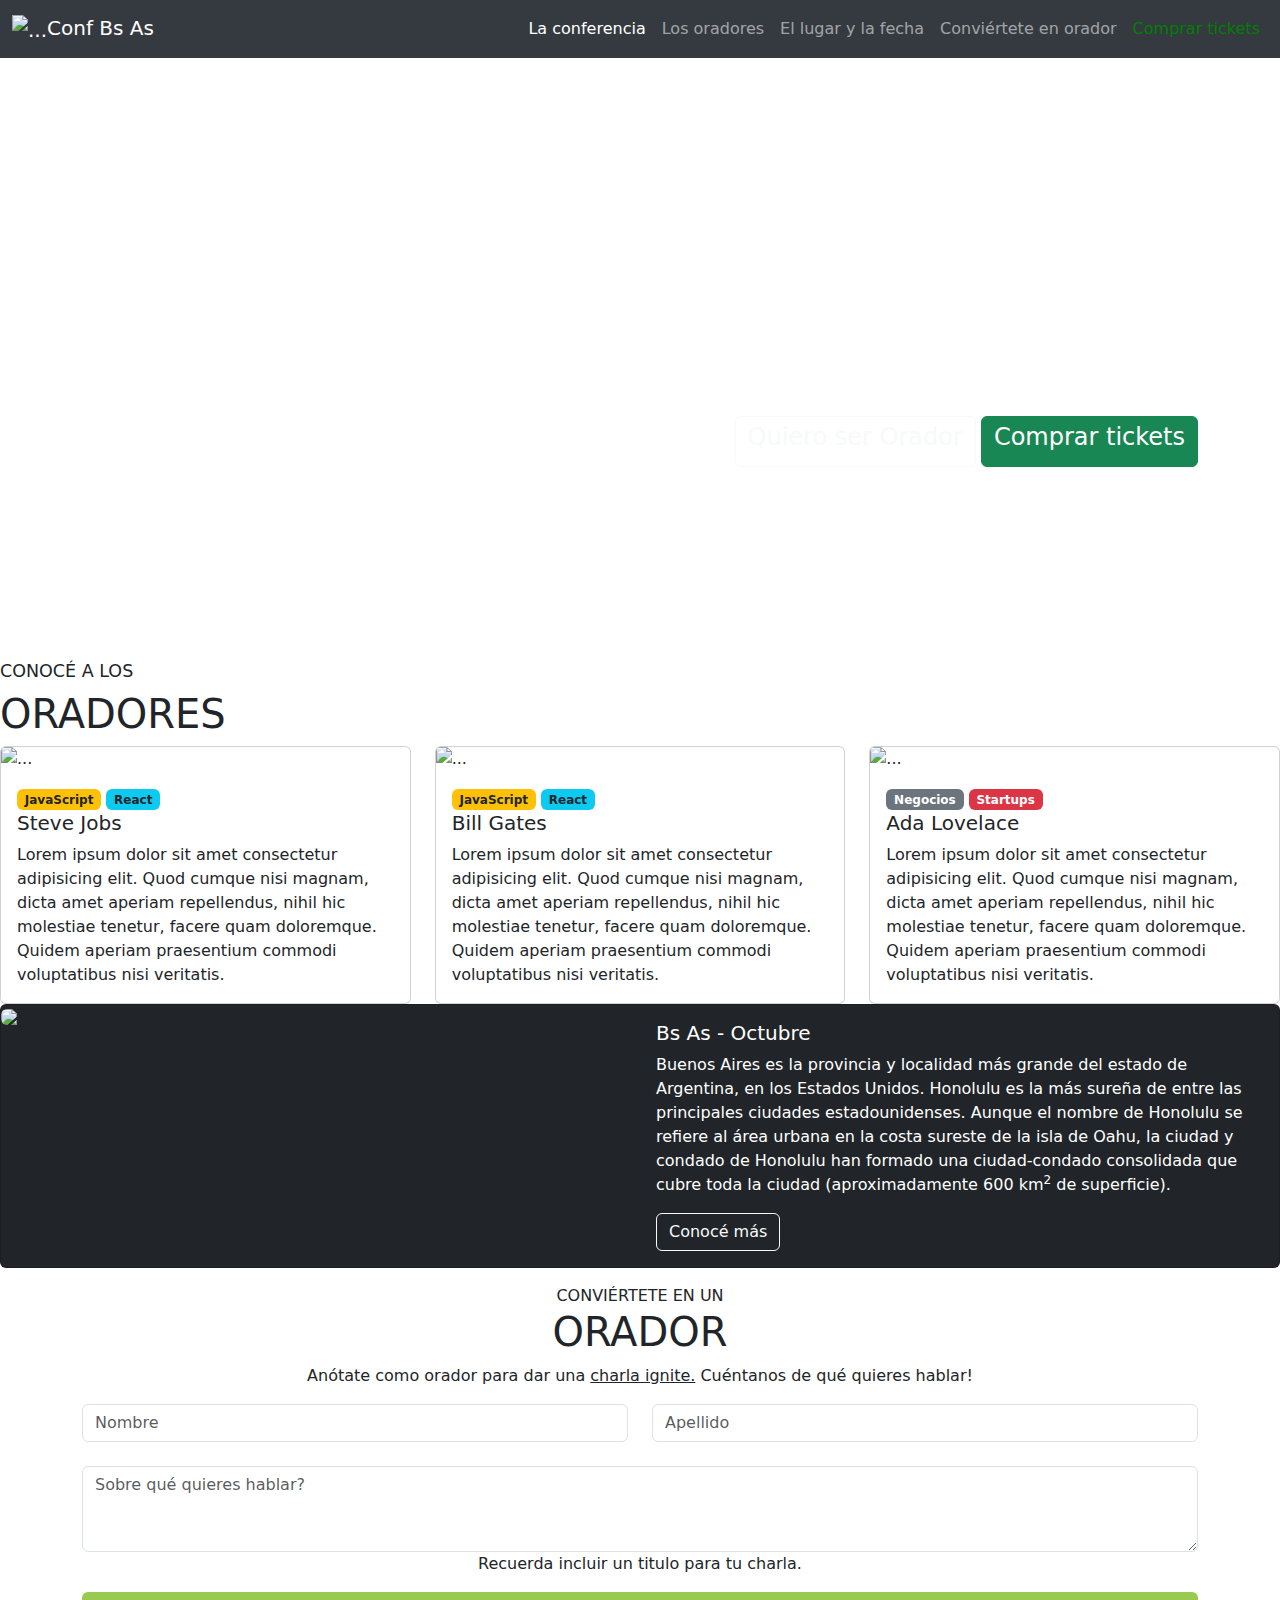
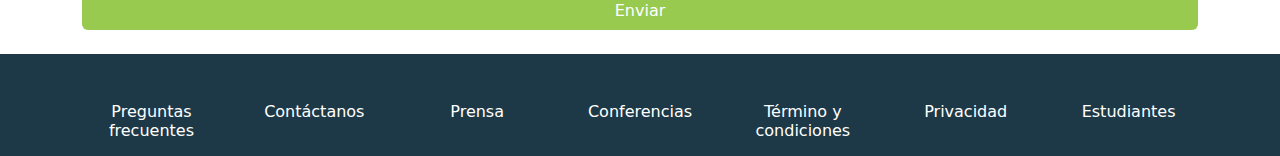
==== index.html @ 9ee97da8 "subir index" ====
<!DOCTYPE html>
<html lang="en">
<head>
    <meta charset="UTF-8">
    <meta http-equiv="X-UA-Compatible" content="IE=edge">
    <meta name="viewport" content="width=device-width, initial-scale=1.0">
    <link href="https://cdn.jsdelivr.net/npm/bootstrap@5.2.1/dist/css/bootstrap.min.css" rel="stylesheet"> 
    <link rel="stylesheet" href="estilos.css">
    <title>TP Integrador</title>
</head>
<body>
        <!-- Comienza en navbar del ejercicio-->
        <header>
        <nav class="navbar navbar-expand-lg navbar-dark" style="background-color: #353a40;">
            <div class="container-fluid">
              <a class="navbar-brand" href="#"><img src="imagenes/codoacodo.png" alt="..." height="62">Conf Bs As</a>
              <button class="navbar-toggler" type="button" data-bs-toggle="collapse" data-bs-target="#navbarNav" aria-controls="navbarNav" aria-expanded="false" aria-label="Toggle navigation">
                <span class="navbar-toggler-icon"></span>
              </button>
              <div class="collapse navbar-collapse" id="navbarNav">
                <ul class="navbar-nav ms-auto">
                  <li class="nav-item">
                    <a class="nav-link active" aria-current="page" href="#">La conferencia</a>
                  </li>
                  <li class="nav-item">
                    <a class="nav-link" href="#">Los oradores</a>
                  </li>
                  <li class="nav-item">
                    <a class="nav-link" href="#">El lugar y la fecha</a>
                  </li>
                </li>
                <li class="nav-item">
                  <a class="nav-link" href="#">Conviértete en orador</a>
                </li>
                  <li class="nav-item">
                    <a class="nav-link" href="/tickets.html" tabindex="-1" aria-disabled="true" style="color:green;">Comprar tickets</a>
                  </li>
                </ul>
              </div>
            </div>
          </nav>
       <!-- Fin Navbar-->
      </header>
      <main>
        <!--Comienza banner-->
        <div class="banner text-white" style="text-align: right">
          <div class="container" style="display: flex; justify-content: flex-end; align-items: center; height: 600px;">
            <div class="banner-info col-6">
              <h5>Conf Bs As</h5>
              <p>Bs. As. llega por primera vez a Argentina. Un Evento para compartir con nuestra comunidad el conocimiento experiencia de los expertos que están creando el futuro de Internet. Ven a conocer a miembres del evento, a otros estudiantes de Codo a Codo y los oradores de primer nivel que tenemos para ti. Te esperamos!</p>
              <a href="#" class="btn btn-outline-light"><h4>Quiero ser Orador</h4></a>
              <a href="comprar.html" class="btn btn-success"><h4>Comprar tickets</h4></a>
            </div>
          </div>
        </div>
             <!-- Fin banner-->
 <!-- Inicio Cards-->
            <div class="conocer">
              <h5><small>CONOCÉ A LOS</small></h5>
              <h1>ORADORES</h1>
            </div>

             <div class="row row-cols-1 row-cols-md-3 g-4">
              <div class="col">
                <div class="card">
                  <img src="imagenes/steve.jpg" class="card-img-top" alt="...">
                  <div class="card-body">
                    <span class="badge bg-warning text-dark">JavaScript</span>
                <span class="badge bg-info text-dark">React</span>
                    <h5 class="card-title">Steve Jobs</h5>
                    <p class="card-text">Lorem ipsum dolor sit amet consectetur adipisicing elit. Quod cumque nisi magnam, dicta amet aperiam repellendus, nihil hic molestiae tenetur, facere quam doloremque. Quidem aperiam praesentium commodi voluptatibus nisi veritatis.</p>
                  </div>
                </div>
              </div>
              <div class="col">
                <div class="card">
                  <img src="imagenes/bill.jpg" class="card-img-top" alt="...">
                  <div class="card-body">
                    <span class="badge bg-warning text-dark">JavaScript</span>
                <span class="badge bg-info text-dark">React</span>
                    <h5 class="card-title">Bill Gates</h5>
                    <p class="card-text">Lorem ipsum dolor sit amet consectetur adipisicing elit. Quod cumque nisi magnam, dicta amet aperiam repellendus, nihil hic molestiae tenetur, facere quam doloremque. Quidem aperiam praesentium commodi voluptatibus nisi veritatis.</p>
                  </div>
                </div>
              </div>
              <div class="col">
                <div class="card">
                  <img src="imagenes/ada.jpeg" class="card-img-top" alt="...">
                  <div class="card-body">
                    <span class="badge bg-secondary">Negocios</span>
                    <span class="badge bg-danger">Startups</span>
                    <h5 class="card-title">Ada Lovelace</h5>
                    <p class="card-text">Lorem ipsum dolor sit amet consectetur adipisicing elit. Quod cumque nisi magnam, dicta amet aperiam repellendus, nihil hic molestiae tenetur, facere quam doloremque. Quidem aperiam praesentium commodi voluptatibus nisi veritatis.</p>
                  </div>
                </div>
              </div>
             
            </div>
 <!-- Fin Cards-->
 <!-- Fin Conoce-->

 <div class="octubre">
  <div class="card bg-dark text-white mb-3">
    <div class="row g-0">
      <div class="col-md-6">
        <img src="imagenes/honolulu.jpg" class="img-fluid rounded-start"/>
      </div>
      <div class="col-md-6">
        <div class="card-body">
          <h5 class="card-title">Bs As - Octubre</h5>
          <p class="card-text">
            Buenos Aires es la provincia y localidad más grande del estado
            de Argentina, en los Estados Unidos. Honolulu es la más sureña
            de entre las principales ciudades estadounidenses. Aunque el
            nombre de Honolulu se refiere al área urbana en la costa
            sureste de la isla de Oahu, la ciudad y condado de Honolulu
            han formado una ciudad-condado consolidada que cubre toda la
            ciudad (aproximadamente 600 km<sup>2</sup> de superficie).
          </p>
          <a href="#" class="btn btn-outline-light">Conocé más</a>
        </div>
      </div>
    </div>
  </div>
</div>
 <!-- Fin Conoce-->


 <!-- Inicio Forms-->
 <div class="form">
  <div class="container">
    <div style="text-align: center">
      <span>CONVIÉRTETE EN UN</span>
      <h1>ORADOR</h1>
      <p>Anótate como orador para dar una  <u>charla ignite.</u> Cuéntanos de qué
        quieres hablar!</p>
        <div class="row">
          <div class="col-md-6">
            <input type="text" class="form-control" placeholder="Nombre" aria-label="Nombre">
          </div>
          <div class="col-md-6">
            <input type="text" class="form-control" placeholder="Apellido" aria-label="Apellido">
          </div>
        </div>
        <div class="mb-3">
        <label for="textarea1" class="form-label"></label>
       <textarea class="form-control" placeholder="Sobre qué quieres hablar?" id="textarea1" rows="3"></textarea>
         <span>Recuerda incluir un titulo para tu charla.</span>
        </div>
        <button type="submit"class="btn mb-3" style="width: 100%; background-color: #98ca50; color: white">Enviar</button>
    </div>
  </div>
 </div>
      </main>
 <!-- Fin form-->
 <!--Inicio footer-->
 <footer class="text-center text-white" style="background-color: #1d3947">
   
    <div class="container">
     
      <section class="mt-2">
       
        <div class="row text-center d-flex justify-content-center pt-5">
         
          <div class="col">
            <h6 class="font-weight-bold">
              <p>Preguntas<br>frecuentes</p>
            </h6>
          </div>
                   
          <div class="col">
            <h6 class="font-weight-bold">
              <p>Contáctanos</p>
            </h6>
          </div>
                   
          <div class="col">
            <h6 class="font-weight-bold">
              <p>Prensa</p>
            </h6>
          </div>
                  
          <div class="col">
            <h6 class="font-weight-bold">
              <p>Conferencias</p>
            </h6>
          </div>
          
          <div class="col">
            <h6 class="font-weight-bold">
              <p>Término y<br>condiciones</p>
            </h6>
          </div>

          <div class="col">
            <h6 class="tfont-weight-bold">
             <p>Privacidad</p>
            </h6>
          </div>

          <div class="col">
            <h6 class="font-weight-bold">
              <p>Estudiantes</p>
            </h6>
          </div>
        </div>
        
      </section>
    </div>

  </footer>
<!--Fin footer-->
<script src="https://cdn.jsdelivr.net/npm/@popperjs/core@2.10.2/dist/umd/popper.min.js" integrity="sha384-7+zCNj/IqJ95wo16oMtfsKbZ9ccEh31eOz1HGyDuCQ6wgnyJNSYdrPa03rtR1zdB" crossorigin="anonymous"></script>
<script src="https://cdn.jsdelivr.net/npm/bootstrap@5.1.3/dist/js/bootstrap.min.js" integrity="sha384-QJHtvGhmr9XOIpI6YVutG+2QOK9T+ZnN4kzFN1RtK3zEFEIsxhlmWl5/YESvpZ13" crossorigin="anonymous"></script>
</body>
</html>
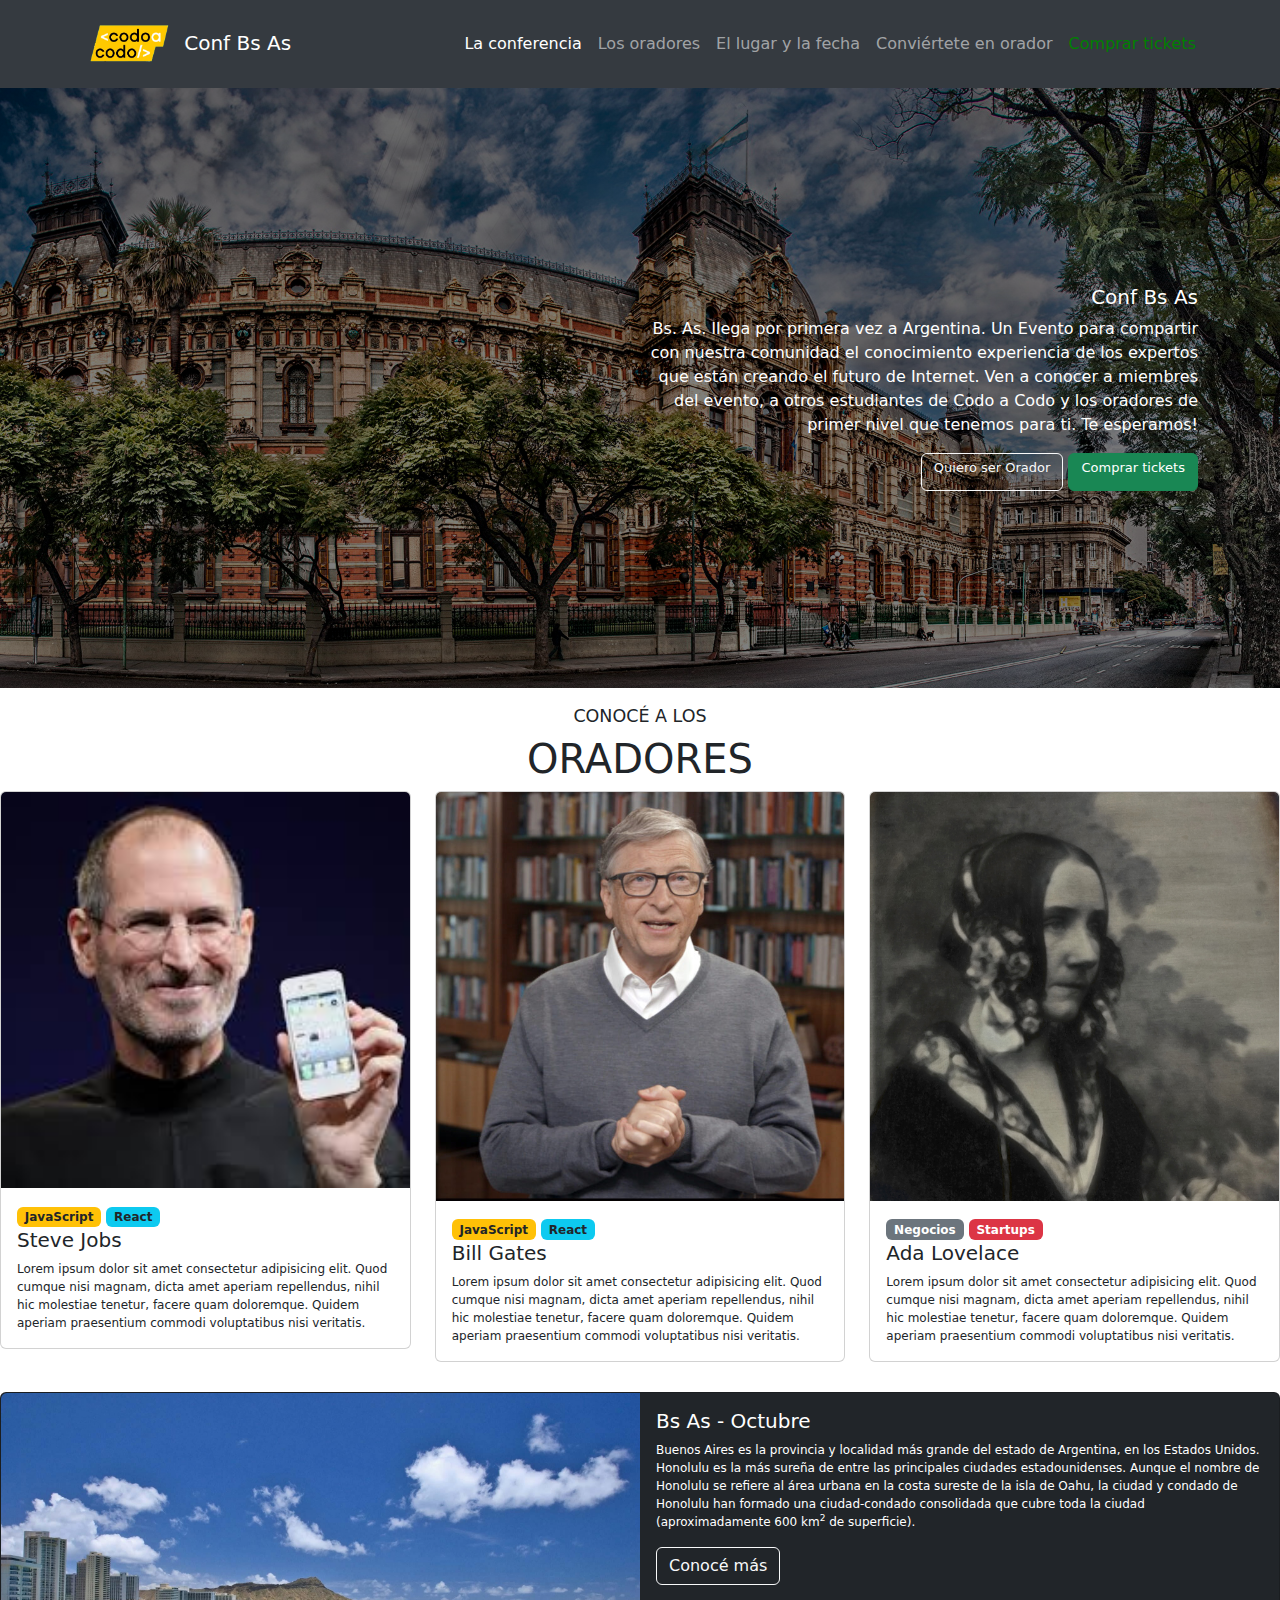
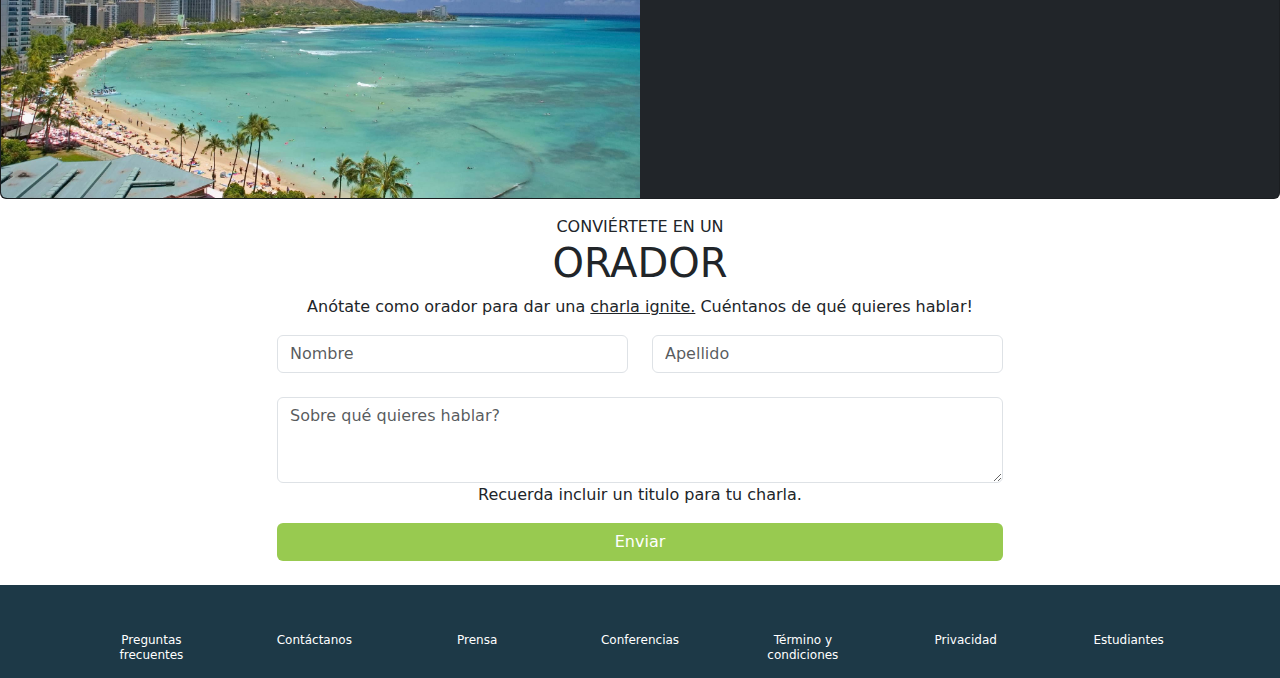
==== commit 599927f6: "update 1" ====
--- a/index.html
+++ b/index.html
@@ -33,7 +33,7 @@
                   <a class="nav-link" href="#">Conviértete en orador</a>
                 </li>
                   <li class="nav-item">
-                    <a class="nav-link" href="/tickets.html" tabindex="-1" aria-disabled="true" style="color:green;">Comprar tickets</a>
+                    <a class="nav-link" href="https://facundo-torres.github.io/JavascriptCodo-a-Codo/tickets.html" tabindex="-1" aria-disabled="true" style="color:green;">Comprar tickets</a>
                   </li>
                 </ul>
               </div>
@@ -213,4 +213,4 @@
 <script src="https://cdn.jsdelivr.net/npm/@popperjs/core@2.10.2/dist/umd/popper.min.js" integrity="sha384-7+zCNj/IqJ95wo16oMtfsKbZ9ccEh31eOz1HGyDuCQ6wgnyJNSYdrPa03rtR1zdB" crossorigin="anonymous"></script>
 <script src="https://cdn.jsdelivr.net/npm/bootstrap@5.1.3/dist/js/bootstrap.min.js" integrity="sha384-QJHtvGhmr9XOIpI6YVutG+2QOK9T+ZnN4kzFN1RtK3zEFEIsxhlmWl5/YESvpZ13" crossorigin="anonymous"></script>
 </body>
-</html>+</html>
--- a/estilos.css
+++ b/estilos.css
@@ -0,0 +1,79 @@
+/*nav*/
+.nav-item{
+    font-size: 16px;
+
+}
+.navbar {
+   padding-right: 5%;
+   padding-left: 5%;
+}
+.banner {
+   
+    background-image: linear-gradient(rgba(0, 0, 0, 0.5), rgba(0, 0, 0, 0.5)), url("imagenes/ba1.jpg");
+    background-size: cover;
+    position: relative;
+
+}
+.text-white {
+    --bs-text-opacity: 1;
+    color: rgba(var(--bs-white-rgb),var(--bs-text-opacity))!important;
+}
+h4 {
+    font-size: small;
+}
+/*conocer*/
+.conocer{
+    text-align: center;
+    padding-top: 15px;
+
+}
+/*Card oradores*/
+
+.card-text{
+    font-size: 12px;
+}
+.img-fluid{
+    max-width: 100%;
+}
+.octubre{
+    padding-top: 30px;
+}
+/*formulario*/
+.form{
+    width: 100%;
+    max-width: 750px;
+    margin: 0 auto;
+    display: flex;
+    flex-direction: column;
+    justify-content: center;
+    align-items: center;
+    
+   }
+
+/*footer*/
+h6{
+    font-size: 12px;
+}
+
+
+/*------------------------------------------*/
+/* Tickets estilos*/
+.principal{
+    margin-top: 50px;
+}
+/*card1*/
+.venta {
+    text-align: center;
+}
+/*Form Ticket*/
+#total{
+    background-color: #cce5ff;
+}
+h2{
+font-size: 16px;
+font-weight: normal;
+}
+h3{
+    font-size: 16px;
+    font-weight: bold;
+}